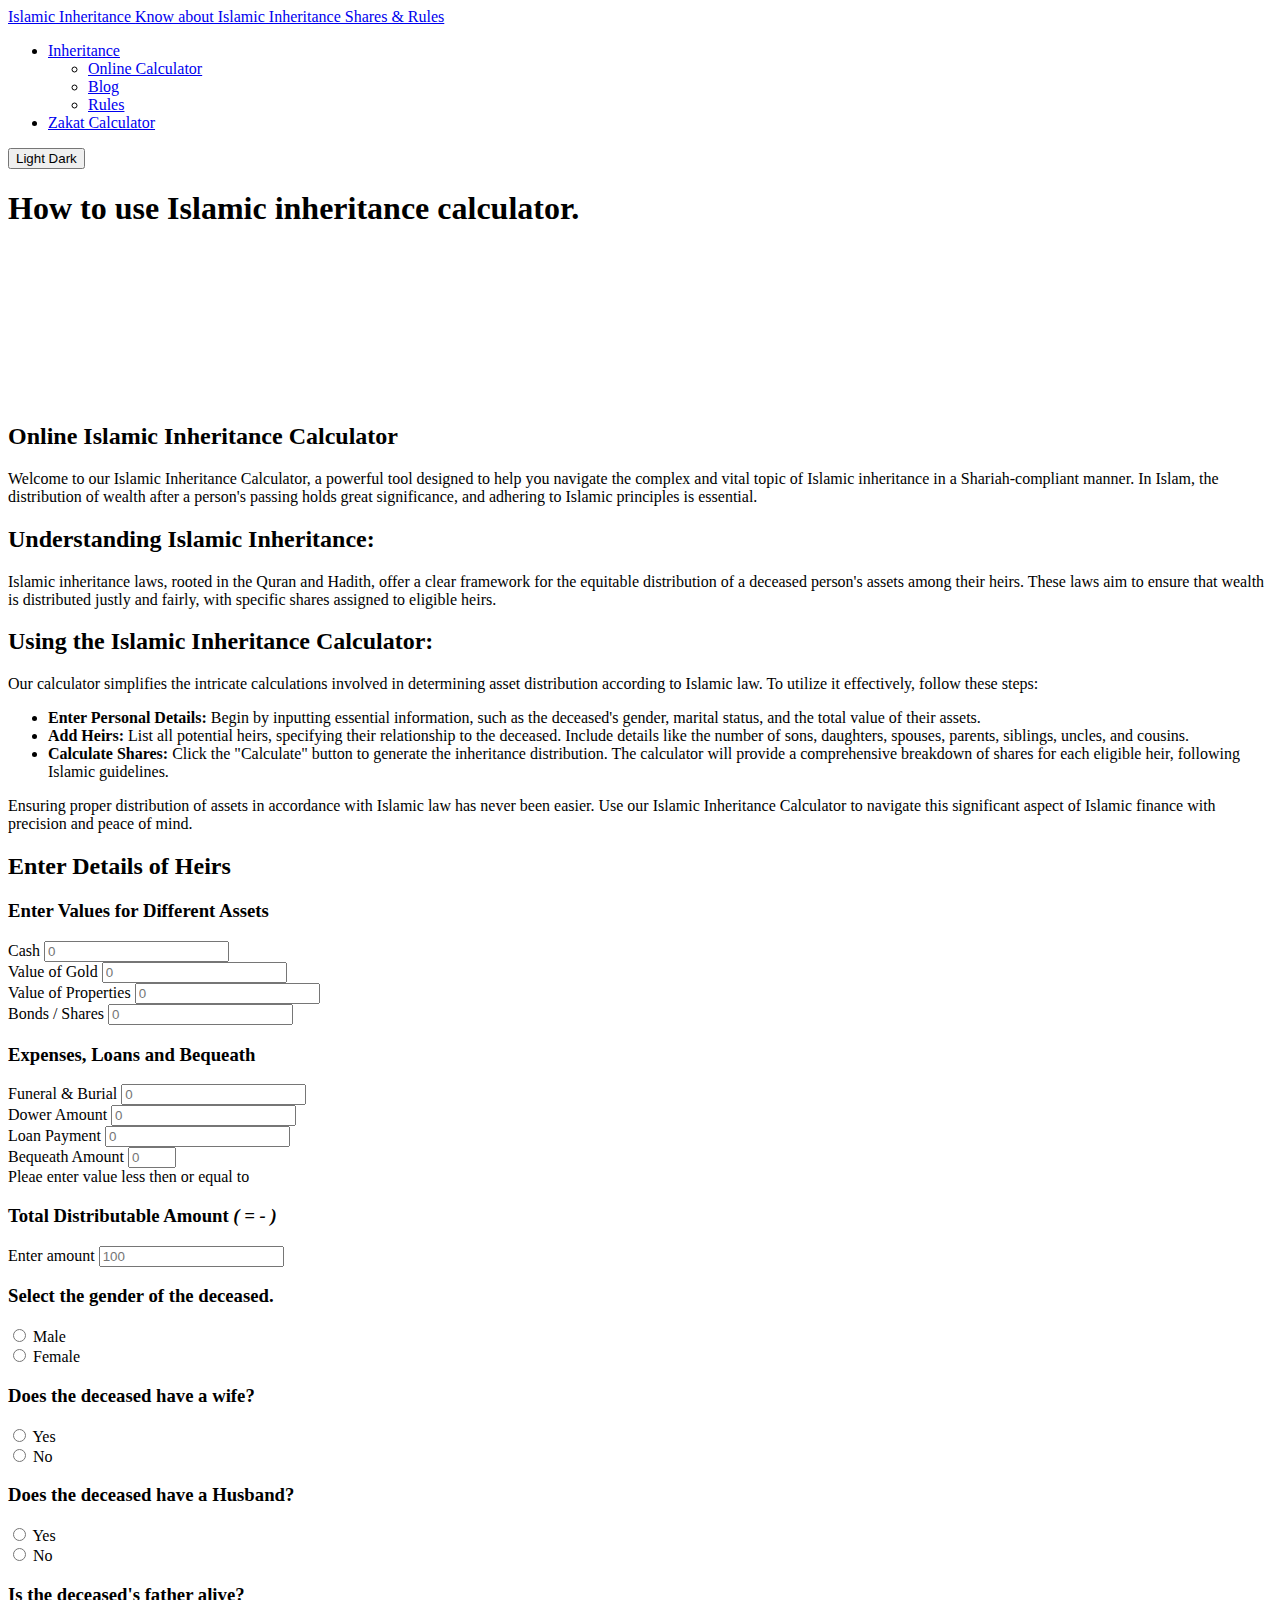
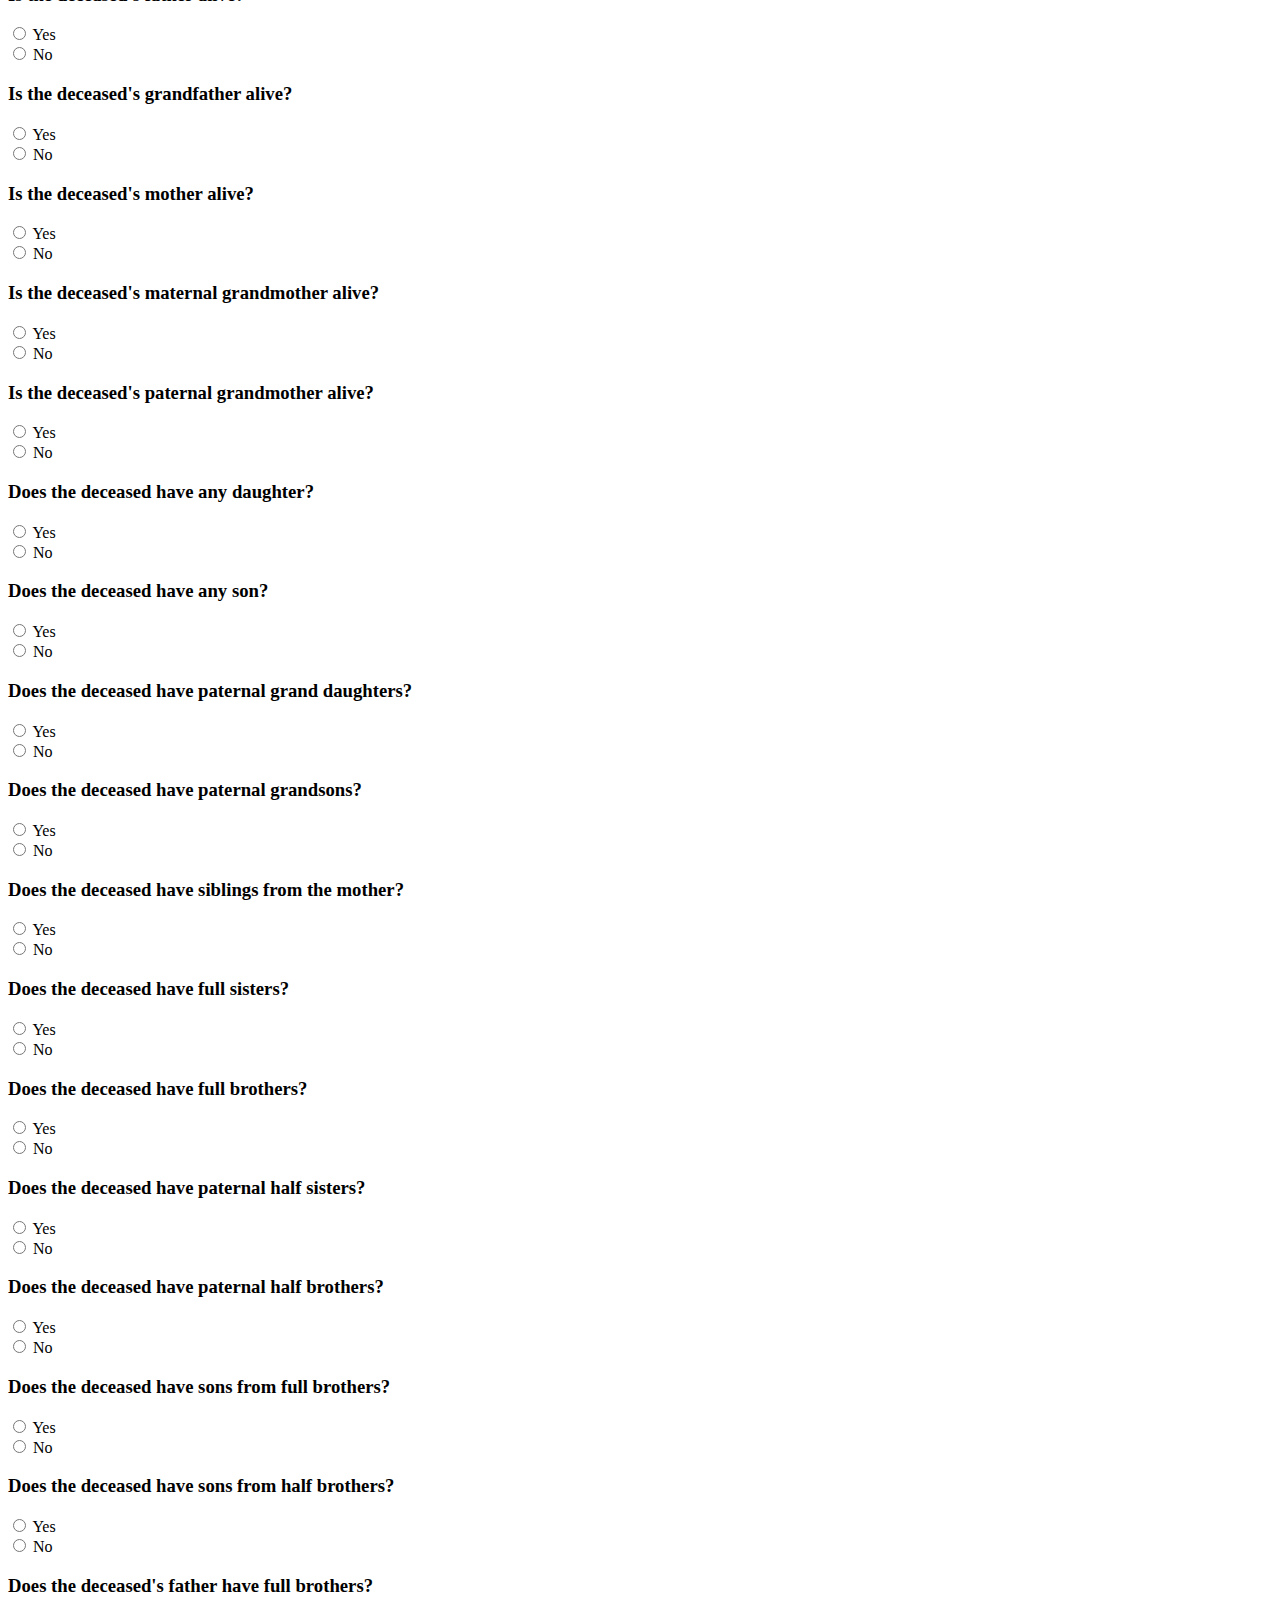
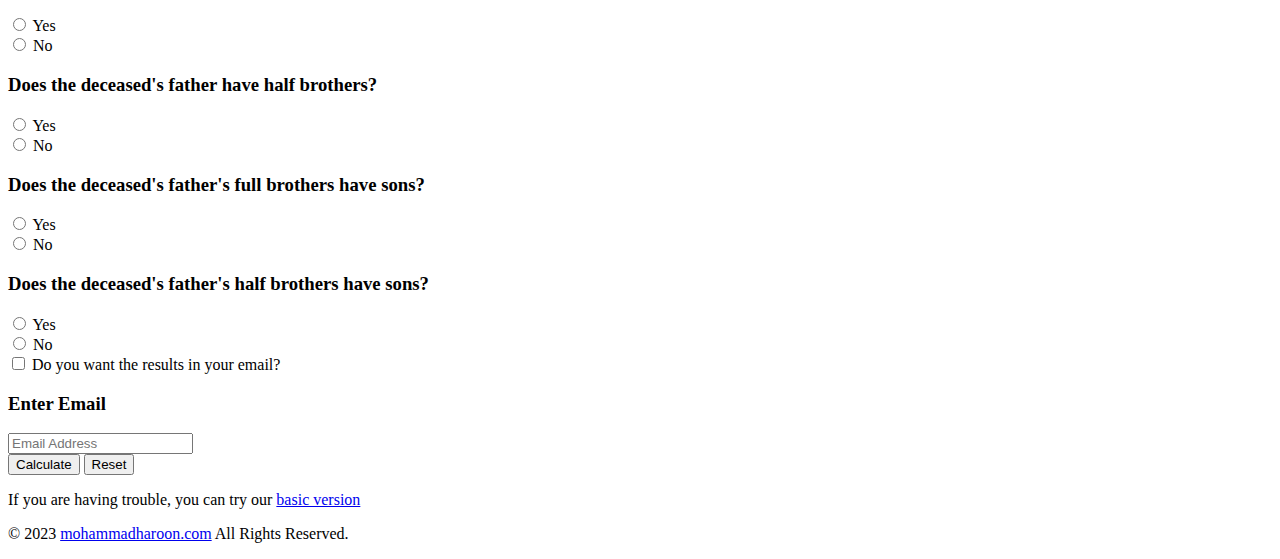
==== waris/index.html @ 088d8b19 "Add files via upload" ====
<!DOCTYPE html>
<html lang="en">
<head>

    <meta http-equiv="Content-Type" content="text/html; charset=utf-8" />
    <meta name="viewport" content="width=device-width, initial-scale=1"/>

    <title>Best Online islamic inheritance rules & Calculator</title>

    <meta name="description" content="Calculate the inheritance online by islamic inheritance rules and learn about islamic Myths, Facts Inheritance rules and islamic family wealth." />
    <meta name="keywords" content="islamic inheritance rules, islamic family wealth, online islamic inheritance calculator, inheritance calculator, inheritance rules," />

    <link rel="canonical" href="https://islamic-inheritance.mohammadharoon.com/en/online-inheritance-calculater/">
    <!-- Facebook Meta Tags -->
    <meta property="og:url" content="https://islamic-inheritance.mohammadharoon.com/en/online-inheritance-calculater/">
    <meta property="og:type" content="website">
    <meta property="og:title" content="Best Online islamic inheritance rules & Calculator">
    <meta property="og:description" content="Calculate the inheritance online by islamic inheritance rules and learn about islamic Myths, Facts Inheritance rules and islamic family wealth.">
    <meta property="og:image" content="https://islamic-inheritance.mohammadharoon.com/images/islamic-inheritance-calculator-english.png">

    <!-- Twitter Meta Tags -->
    <meta name="twitter:card" content="summary_large_image">
    <meta property="twitter:domain" content="islamic-inheritance.mohammadharoon.com">
    <meta property="twitter:url" content="https://islamic-inheritance.mohammadharoon.com/en/online-inheritance-calculater/">
    <meta name="twitter:title" content="Best Online islamic inheritance rules & Calculator">
    <meta name="twitter:description" content="Calculate the inheritance online by islamic inheritance rules and learn about islamic Myths, Facts Inheritance rules and islamic family wealth.">
    <meta name="twitter:image" content="https://islamic-inheritance.mohammadharoon.com/images/islamic-inheritance-calculator-english.png">
    
    <meta name="robots" content="max-image-preview:standard">

    <link type="text/css" rel="stylesheet" href="/css/inheritance.css">

    
    <!-- Touch Icons - iOS and Android 2.1+ 180x180 pixels in size. --> 
    <link rel="apple-touch-icon" sizes="76x76" href="/apple-touch-icon.png">
    <!-- Firefox, Chrome, Safari, IE 11+ and Opera. 192x192 pixels in size. -->
	<link rel="icon" type="image/png" sizes="32x32" href="/favicon-32x32.png">
	<!--<link rel="manifest" href="/site.webmanifest">
	<link rel="mask-icon" href="/safari-pinned-tab.svg" color="#5bbad5">-->
    
    <!-- Google Adsense -->
    <!--<script async src="https://pagead2.googlesyndication.com/pagead/js/adsbygoogle.js?client=ca-pub-9714425651402440" crossorigin="anonymous"></script>-->
    
</head>

<body class="">

<div class="container-fluid">

<div class="header-wrap">
    <div class="container">
        <header>
            <div class="logo">
                <a href="/">Islamic Inheritance <span>Know about Islamic Inheritance Shares & Rules</span></a>
            </div>
            <div class="header-right">
            	<ul>
                    <li class="menu-has-child">
                        <a href="#">Inheritance</a>
                        <ul class="sub-menu">
                            <li><a href="/en/online-inheritance-calculater/">Online Calculator</a></li>
                            <li><a href="/inheritance-blog/">Blog</a></li>
                            <li><a href="/inheritance-blog/islamic-inheritance-laws-rules/">Rules</a></li>
                        </ul>
                    </li>
                    <li><a href="/online-zakat-calculator/">Zakat Calculator</a></li>
                </ul>
	            <div class="theme-mode">
	                <button id="toggle-mode">Light Dark</button>
	            </div>            	
            </div>
        </header>
    </div>
</div>
<div class="main-wrap">
	<div class="container">
		<div class="content-block">
			<div class="left-block">
				<h1>How to use Islamic inheritance calculator.</h1>
				<div class="intro-video">
					<iframe src="https://www.youtube.com/embed/Mee1i3Up7Hs?si=ekiSZ2hEt2Ve2Zs1" title="YouTube video player" frameborder="0" allow="accelerometer; autoplay; clipboard-write; encrypted-media; gyroscope; picture-in-picture; web-share" allowfullscreen></iframe>
				</div>
				<h2>Online Islamic Inheritance Calculator</h2>
	        	<p>Welcome to our Islamic Inheritance Calculator, a powerful tool designed to help you navigate the complex and vital topic of Islamic inheritance in a Shariah-compliant manner. In Islam, the distribution of wealth after a person's passing holds great significance, and adhering to Islamic principles is essential.</p>
	        	<h2>Understanding Islamic Inheritance:</h2>
	        	<p>Islamic inheritance laws, rooted in the Quran and Hadith, offer a clear framework for the equitable distribution of a deceased person's assets among their heirs. These laws aim to ensure that wealth is distributed justly and fairly, with specific shares assigned to eligible heirs.</p>
	        	<h2>Using the Islamic Inheritance Calculator:</h2>
	        	<p>Our calculator simplifies the intricate calculations involved in determining asset distribution according to Islamic law. To utilize it effectively, follow these steps:</p>
	        	<ul>
	        		<li><strong>Enter Personal Details:</strong> Begin by inputting essential information, such as the deceased's gender, marital status, and the total value of their assets.</li>
	        		<li><strong>Add Heirs:</strong> List all potential heirs, specifying their relationship to the deceased. Include details like the number of sons, daughters, spouses, parents, siblings, uncles, and cousins.</li>
	        		<li><strong>Calculate Shares:</strong> Click the "Calculate" button to generate the inheritance distribution. The calculator will provide a comprehensive breakdown of shares for each eligible heir, following Islamic guidelines.</li>
	        	</ul>
	        	<p>Ensuring proper distribution of assets in accordance with Islamic law has never been easier. Use our Islamic Inheritance Calculator to navigate this significant aspect of Islamic finance with precision and peace of mind.</p>
			</div>
			<div class="right-block">
				<h2>Enter Details of Heirs</h2>
				<form class="left-sec" action="../calculated-islamic-inheritance/" method="post">
		        	<div class="field-box active">
	        			<h3>Enter Values for Different Assets</h3>
		        		<div class="amount-col total-cash">
			        		<div class="field-group amount-input">
			        			<label for="totalCash">Cash</label>
			                    <input type="number" min="0" name="totalCash" id="totalCash" placeholder="0">
			        		</div>
			        		<div class="field-group amount-input">
			        			<label for="totalGoldInAmount">Value of Gold</label>
			                    <input type="number" min="0" name="totalGoldInAmount" id="totalGoldInAmount" placeholder="0">
			        		</div>
			        		<div class="field-group amount-input">
			        			<label for="totalPropertyInAmount">Value of Properties</label>
			                    <input type="number" min="0" name="totalPropertyInAmount" id="totalPropertyInAmount" placeholder="0">
			        		</div>
			        		<div class="field-group amount-input">
			        			<label for="cashInBonds">Bonds / Shares</label>
			                    <input type="number" min="0" name="cashInBonds" id="cashInBonds" placeholder="0">
			        		</div>
		        		</div>
	        		</div>
		        	<div class="field-box active">
		        		<h3>Expenses, Loans and Bequeath</h3>
		        		<div class="amount-col expense-field">
			        		<div class="field-group expense-input amount-input">
			        			<label for="funeralBurial">Funeral & Burial</label>
			                    <input type="number" min="0" name="funeralBurial" id="funeralBurial" placeholder="0">
			        		</div>
			        		<div class="field-group expense-input amount-input">
			        			<label for="dowerAmount">Dower Amount</label>
			                    <input type="number" min="0" name="dowerAmount" id="dowerAmount" placeholder="0">
			        		</div>
			        		<div class="field-group expense-input amount-input">
			        			<label for="loanPayment">Loan Payment</label>
			                    <input type="number" min="0" name="loanPayment" id="loanPayment" placeholder="0">
			        		</div>
			        		<div class="field-group amount-input">
			        			<label for="bequeathAmount">Bequeath Amount</label>
			                    <input type="number" min="0" max="5" name="bequeathAmount" id="bequeathAmount" placeholder="0">
			                    <div class="warning-note">Pleae enter value less then or equal to <span class="bequeathVal"></span></div>
			        		</div>
		        		</div>
		        	</div>
		            <div class="field-box active amount-box">
		                <h3>Total Distributable Amount <em class="amountSec">( = <em class="totalAmount"></em> <em class="minus-sign">-</em> <em class="totalExpense"></em> )</em></h3>
		                <div class="field-group">
		                    <label for="totalamount">Enter amount</label>
		                    <!-- <input type="number" name="totalAmount" id="totalamount"> -->
		                    <input type="number" min="1" name="totalAmount" id="totalamount" required="required" placeholder="100" value="">
		                </div>
		            </div>
		            <div class="field-box active" id="genderField">
		                <h3>Select the gender of the deceased.</h3>
		                <div class="field-group">
		                    <input type="radio" name="gender" id="gendermale" value="male">
		                    <label for="gendermale">Male</label>
		                </div>
		                <div class="field-group">
		                    <input type="radio" name="gender" id="genderfemale" value="female">
		                    <label for="genderfemale">Female</label>
		                </div>
		            </div>
		            <div class="field-box" id="hasWife">
		                <h3>Does the deceased have a wife?</h3>
		                <div class="field-group">
		                    <input type="radio" name="deceased_wives" id="hasWifeYes" value="1">
		                    <label for="hasWifeYes">Yes</label>
		                </div>
		                <div class="field-group">
		                    <input type="radio" name="deceased_wives" id="hasWifeNo" value="0">
		                    <label for="hasWifeNo">No</label>
		                </div>
		                <div class="field-group num-field" id="totalwives" style="display:none">
		                    <label>Enter the number of wives</label>
		                    <div class="number-field">
							    <button type="button" class="sub">-</button>
							    <input type="number" name="wives" min="0" max="4" step="1">
							    <button type="button" class="addwives">+</button>
							</div>
		                </div>
		            </div>
		            <div class="field-box" id="hasHusband">
		                <h3>Does the deceased have a Husband?</h3>
		                <div class="field-group">
		                    <input type="radio" name="husband" id="hasHusbandYes" value="1">
		                    <label for="hasHusbandYes">Yes</label>
		                </div>
		                <div class="field-group">
		                    <input type="radio" name="husband" id="hasHusbandNo" value="0">
		                    <label for="hasHusbandNo">No</label>
		                </div>
		            </div>
		            <div class="field-box" id="fatherAlive">
		                <h3>Is the deceased's father alive?</h3>
		                <div class="field-group">
		                    <input type="radio" name="father" id="fatherAliveYes" value="1">
		                    <label for="fatherAliveYes">Yes</label>
		                </div>
		                <div class="field-group">
		                    <input type="radio" name="father" id="fatherAliveNo" value="0">
		                    <label for="fatherAliveNo">No</label>
		                </div>
		            </div>
		            <div class="field-box hasFather" id="grandfatherAlive">
		                <h3>Is the deceased's grandfather alive?</h3>
		                <div class="field-group">
		                    <input type="radio" name="grandFather" id="grandfatherAliveYes" value="1">
		                    <label for="grandfatherAliveYes">Yes</label>
		                </div>
		                <div class="field-group">
		                    <input type="radio" name="grandFather" id="grandfatherAliveNo" value="0">
		                    <label for="grandfatherAliveNo">No</label>
		                </div>
		            </div>
		            <div class="field-box" id="motherAlive">
		                <h3>Is the deceased's mother alive?</h3>
		                <div class="field-group">
		                    <input type="radio" name="mother" id="motherAliveYes" value="1">
		                    <label for="motherAliveYes">Yes</label>
		                </div>
		                <div class="field-group">
		                    <input type="radio" name="mother" id="motherAliveNo" value="0">
		                    <label for="motherAliveNo">No</label>
		                </div>
		            </div>
		            <div class="field-box" id="maternalGrandmother">
		                <h3>Is the deceased's maternal grandmother alive?</h3>
		                <div class="field-group">
		                    <input type="radio" name="maternalGrandMother" id="maternalGrandmotherYes" value="1">
		                    <label for="maternalGrandmotherYes">Yes</label>
		                </div>
		                <div class="field-group">
		                    <input type="radio" name="maternalGrandMother" id="maternalGrandmotherNo" value="0">
		                    <label for="maternalGrandmotherNo">No</label>
		                </div>
		            </div>
		            <div class="field-box hasFather" id="paternalGrandmother">
		                <h3>Is the deceased's paternal grandmother alive?</h3>
		                <div class="field-group">
		                    <input type="radio" name="paternalGrandMother" id="paternalGrandmotherYes" value="1">
		                    <label for="paternalGrandmotherYes">Yes</label>
		                </div>
		                <div class="field-group">
		                    <input type="radio" name="paternalGrandMother" id="paternalGrandmotherNo" value="0">
		                    <label for="paternalGrandmotherNo">No</label>
		                </div>
		            </div>
		            <div class="field-box" id="deceasedHaveDaughter">
		                <h3>Does the deceased have any daughter?</h3>
		                <div class="field-group">
		                    <input type="radio" name="deceased_have_daughter" id="deceasedHaveDaughterYes" value="1">
		                    <label for="deceasedHaveDaughterYes">Yes</label>
		                </div>
		                <div class="field-group">
		                    <input type="radio" name="deceased_have_daughter" id="deceasedHaveDaughterNo" value="0">
		                    <label for="deceasedHaveDaughterNo">No</label>
		                </div>
		                <div class="field-group num-field" id="totaldaughters" style="display:none">
		                    <label>Enter the number of daughters</label>
		                    <div class="number-field">
							    <button type="button" class="sub">-</button>
		                    	<input type="number" min="0" step="1" name="daughters">
							    <button type="button" class="add">+</button>
							</div>
		                </div>
		            </div>
		            <div class="field-box" id="deceasedHaveSon">
		                <h3>Does the deceased have any son?</h3>
		                <div class="field-group">
		                    <input type="radio" name="deceased_have_son" id="deceasedHaveSonYes" value="1">
		                    <label for="deceasedHaveSonYes">Yes</label>
		                </div>
		                <div class="field-group">
		                    <input type="radio" name="deceased_have_son" id="deceasedHaveSonNo" value="0">
		                    <label for="deceasedHaveSonNo">No</label>
		                </div>
		                <div class="field-group num-field" id="totalsons" style="display:none">
		                    <label>Enter the number of sons</label>
		                    <div class="number-field">
							    <button type="button" class="sub">-</button>
							    <input type="number" min="0" step="1" name="sons">
							    <button type="button" class="add">+</button>
							</div>
		                </div>
		            </div>
		            <div class="field-box hasSons" id="paternalGranddaughter">
		                <h3>Does the deceased have paternal grand daughters?</h3>
		                <div class="field-group">
		                    <input type="radio" name="paternal_granddaughter" id="paternalGranddaughterYes" value="1">
		                    <label for="paternalGranddaughterYes">Yes</label>
		                </div>
		                <div class="field-group">
		                    <input type="radio" name="paternal_granddaughter" id="paternalGranddaughterNo" value="0">
		                    <label for="paternalGranddaughterNo">No</label>
		                </div>
		                <div class="field-group num-field" id="totalgranddaughters" style="display:none">
		                    <label>Enter the number of grand daughters</label>
		                    <div class="number-field">
							    <button type="button" class="sub">-</button>
		                    	<input type="number" min="0" step="1" name="grandDaughters">
							    <button type="button" class="add">+</button>
							</div>
		                </div>
		            </div>
		            <div class="field-box hasSons" id="paternalGrandsons">
		                <h3>Does the deceased have paternal grandsons?</h3>
		                <div class="field-group">
		                    <input type="radio" name="paternalGrandsons" id="paternalGrandsonsYes" value="1">
		                    <label for="paternalGrandsonsYes">Yes</label>
		                </div>
		                <div class="field-group">
		                    <input type="radio" name="paternalGrandsons" id="paternalGrandsonsNo" value="0">
		                    <label for="paternalGrandsonsNo">No</label>
		                </div>
		                <div class="field-group num-field" id="totalGrandsons" style="display:none">
		                    <label>Enter the number of grandsons</label>
		                    <div class="number-field">
							    <button type="button" class="sub">-</button>
							    <input type="number" min="0" step="1" name="grandsons">
							    <button type="button" class="add">+</button>
							</div>
		                </div>
		            </div>
		            <div class="field-box hasFather hasSons hasPaternalGrandsons" id="siblingsfromMother">
		                <h3>Does the deceased have siblings from the mother?</h3>
		                <div class="field-group">
		                    <input type="radio" name="siblings_from_mother" id="siblingsfromMotherYes" value="1">
		                    <label for="siblingsfromMotherYes">Yes</label>
		                </div>
		                <div class="field-group">
		                    <input type="radio" name="siblings_from_mother" id="siblingsfromMotherNo" value="0">
		                    <label for="siblingsfromMotherNo">No</label>
		                </div>
		                <div class="field-group num-field" id="totalsiblingsfromMother" style="display:none">
		                    <label>Enter the number of siblings from the mother</label>
		                    <div class="number-field">
							    <button type="button" class="sub">-</button>
		                    	<input type="number" min="0" step="1" name="total_siblings_from_mother">
							    <button type="button" class="add">+</button>
							</div>
		                </div>
		            </div>      
		            <div class="field-box hasFather hasSons hasPaternalGrandsons" id="fullsister">
		                <h3>Does the deceased have full sisters?</h3>
		                <div class="field-group">
		                    <input type="radio" name="full_sister" id="fullsisterYes" value="1">
		                    <label for="fullsisterYes">Yes</label>
		                </div>
		                <div class="field-group">
		                    <input type="radio" name="full_sister" id="fullsisterNo" value="0">
		                    <label for="fullsisterNo">No</label>
		                </div>
		                <div class="field-group num-field" id="totalfullsister" style="display:none">
		                    <label>Enter the number of full sisters</label>
		                    <div class="number-field">
							    <button type="button" class="sub">-</button>
		                    	<input type="number" min="0" step="1" name="sisters">
							    <button type="button" class="add">+</button>
							</div>
		                </div>
		            </div>
		            <div class="field-box hasFather hasSons hasPaternalGrandsons" id="fullbrother">
		                <h3>Does the deceased have full brothers?</h3>
		                <div class="field-group">
		                    <input type="radio" name="full_brother" id="fullbrotherYes" value="1">
		                    <label for="fullbrotherYes">Yes</label>
		                </div>
		                <div class="field-group">
		                    <input type="radio" name="full_brother" id="fullbrotherNo" value="0">
		                    <label for="fullbrotherNo">No</label>
		                </div>
		                <div class="field-group num-field" id="totalfullbrother" style="display:none">
		                    <label>Enter the number of full brothers</label>
		                    <div class="number-field">
							    <button type="button" class="sub">-</button>
		                    	<input type="number" min="0" step="1" name="brothers">
							    <button type="button" class="add">+</button>
							</div>
		                </div>
		            </div>
		            <div class="field-box hasFather hasSons hasPaternalGrandsons hasBrothers" id="paternalHalfsisters">
		                <h3>Does the deceased have paternal half sisters?</h3>
		                <div class="field-group">
		                    <input type="radio" name="paternal_half_sisters" id="paternalHalfsistersYes" value="1">
		                    <label for="paternalHalfsistersYes">Yes</label>
		                </div>
		                <div class="field-group">
		                    <input type="radio" name="paternal_half_sisters" id="paternalHalfsistersNo" value="0">
		                    <label for="paternalHalfsistersNo">No</label>
		                </div>
		                <div class="field-group" id="totalpaternalHalfsisters" style="display:none">
		                    <label>Enter the number of paternal half sisters</label>
		                    <div class="number-field">
							    <button type="button" class="sub">-</button>
		                    	<input type="number" min="0" step="1" name="sistersPaternal">
							    <button type="button" class="add">+</button>
							</div>
		                </div>
		            </div>
		            <div class="field-box hasFather hasSons hasPaternalGrandsons hasBrothers" id="paternalHalfBrothers">
		                <h3>Does the deceased have paternal half brothers?</h3>
		                <div class="field-group">
		                    <input type="radio" name="paternal_half_brothers" id="paternalHalfBrothersYes" value="1">
		                    <label for="paternalHalfBrothersYes">Yes</label>
		                </div>
		                <div class="field-group">
		                    <input type="radio" name="paternal_half_brothers" id="paternalHalfBrothersNo" value="0">
		                    <label for="paternalHalfBrothersNo">No</label>
		                </div>
		                <div class="field-group" id="totalpaternalHalfBrothers" style="display:none">
		                    <label>Enter the number of paternal half brothers</label>
		                    <div class="number-field">
							    <button type="button" class="sub">-</button>
		                    	<input type="number" min="0" step="1" name="brothersPaternal">
							    <button type="button" class="add">+</button>
							</div>
		                </div>
		            </div>
		            
		            <div class="field-box hasFather hasGrandFather hasSons hasPaternalGrandsons hasBrothers haspaternalHalfBrothers" id="sonsfromFullBrother">
		                <h3>Does the deceased have sons from full brothers?</h3>
		                <div class="field-group">
		                    <input type="radio" name="sons_from_full_brother" id="sonsfromFullBrotherYes" value="1">
		                    <label for="sonsfromFullBrotherYes">Yes</label>
		                </div>
		                <div class="field-group">
		                    <input type="radio" name="sons_from_full_brother" id="sonsfromFullBrotherNo" value="0">
		                    <label for="sonsfromFullBrotherNo">No</label>
		                </div>
		                <div class="field-group" id="totalsonsfromFullBrother" style="display:none">
		                    <label>Enter the number of sons from full brothers</label>
		                    <div class="number-field">
							    <button type="button" class="sub">-</button>						    
		                    	<input type="number" min="0" step="1" name="sonsFromBrothers">
							    <button type="button" class="add">+</button>
							</div>
		                </div>
		            </div>
		            <div class="field-box hasFather hasGrandFather hasSons hasPaternalGrandsons hasBrothers haspaternalHalfBrothers" id="sonsfromHalfBrother">
		                <h3>Does the deceased have sons from half brothers?</h3>
		                <div class="field-group">
		                    <input type="radio" name="sons_from_half_brother" id="sonsfromHalfBrotherYes" value="1">
		                    <label for="sonsfromHalfBrotherYes">Yes</label>
		                </div>
		                <div class="field-group">
		                    <input type="radio" name="sons_from_half_brother" id="sonsfromHalfBrotherNo" value="0">
		                    <label for="sonsfromHalfBrotherNo">No</label>
		                </div>
		                <div class="field-group" id="totalsonsfromHalfBrother" style="display:none">
		                    <label>Enter the number of sons from half brothers</label>
		                    <div class="number-field">
							    <button type="button" class="sub">-</button>
		                    	<input type="number" min="0" step="1" name="sonsFromHalfBrothers">
							    <button type="button" class="add">+</button>
							</div>
		                </div>
		            </div>
		            <div class="field-box hasFather hasGrandFather hasSons hasPaternalGrandsons hasBrothers haspaternalHalfBrothers" id="fatherFullBrother">
		                <h3>Does the deceased's father have full brothers?</h3>
		                <div class="field-group">
		                    <input type="radio" name="father_full_brother" id="fatherFullBrotherYes" value="1">
		                    <label for="fatherFullBrotherYes">Yes</label>
		                </div>
		                <div class="field-group">
		                    <input type="radio" name="father_full_brother" id="fatherFullBrotherNo" value="0">
		                    <label for="fatherFullBrotherNo">No</label>
		                </div>
		                <div class="field-group" id="totalfatherFullBrother" style="display:none">
		                    <label>Enter the number of full brothers from father.</label>
		                    <div class="number-field">
							    <button type="button" class="sub">-</button>
		                    	<input type="number" min="0" step="1" name="brothersFromFather">
							    <button type="button" class="add">+</button>
							</div>
		                </div>
		            </div>
		            <div class="field-box hasFather hasGrandFather hasSons hasPaternalGrandsons hasBrothers haspaternalHalfBrothers" id="fatherHalfBrother">
		                <h3>Does the deceased's father have half brothers?</h3>
		                <div class="field-group">
		                    <input type="radio" name="father_half_brother" id="fatherHalfBrotherYes" value="1">
		                    <label for="fatherHalfBrotherYes">Yes</label>
		                </div>
		                <div class="field-group">
		                    <input type="radio" name="father_half_brother" id="fatherHalfBrotherNo" value="0">
		                    <label for="fatherHalfBrotherNo">No</label>
		                </div>
		                <div class="field-group" id="totalfatherHalfBrother" style="display:none">
		                    <label>Enter the number of half brothers from father.</label>
		                    <div class="number-field">
							    <button type="button" class="sub">-</button>
		                    	<input type="number" min="0" step="1" name="halfBrothersFromFather">
							    <button type="button" class="add">+</button>
							</div>
		                </div>
		            </div>
		            <div class="field-box hasFather hasGrandFather hasSons hasPaternalGrandsons hasBrothers haspaternalHalfBrothers" id="fatherFullBrotherHaveSon">
		                <h3>Does the deceased's father's full brothers have sons?</h3>
		                <div class="field-group">
		                    <input type="radio" name="father_full_brother_son" id="fatherFullBrotherHaveSonYes" value="1">
		                    <label for="fatherFullBrotherHaveSonYes">Yes</label>
		                </div>
		                <div class="field-group">
		                    <input type="radio" name="father_full_brother_son" id="fatherFullBrotherHaveSonNo" value="0">
		                    <label for="fatherFullBrotherHaveSonNo">No</label>
		                </div>
		                <div class="field-group" id="totalfatherFullBrotherHaveSon" style="display:none">
		                    <label>Enter the number of sons from father's full brothers.</label>
		                    <div class="number-field">
							    <button type="button" class="sub">-</button>
		                    	<input type="number" min="0" step="1" name="sonsFromFatherBrothers">
							    <button type="button" class="add">+</button>
							</div>
		                </div>
		            </div>
		            <div class="field-box hasFather hasGrandFather hasSons hasPaternalGrandsons hasBrothers haspaternalHalfBrothers" id="fatherHalfBrotherHaveSon">
		                <h3>Does the deceased's father's half brothers have sons?</h3>
		                <div class="field-group">
		                    <input type="radio" name="father_half_brother_son" id="fatherHalfBrotherHaveSonYes" value="1">
		                    <label for="fatherHalfBrotherHaveSonYes">Yes</label>
		                </div>
		                <div class="field-group">
		                    <input type="radio" name="father_half_brother_son" id="fatherHalfBrotherHaveSonNo" value="0">
		                    <label for="fatherHalfBrotherHaveSonNo">No</label>
		                </div>
		                <div class="field-group" id="totalfatherHalfBrotherHaveSon" style="display:none">
		                    <label>Enter the number of sons from father's half brothers.</label>
		                    <div class="number-field">
							    <button type="button" class="sub">-</button>
		                    	<input type="number" min="0" step="1" name="sonsFromFatherHalfBrothers">
							    <button type="button" class="add">+</button>
							</div>
		                </div>
		            </div>
		            <div class="checkbox-field">
		            	<input type="checkbox" id="sendMail" name="send_mail">
		            	<label for="sendMail">Do you want the results in your email?</label>
		            </div>
		            <div class="field-box email-group">
		            	<h3>Enter Email</h3>
		            	<div class="field-group">
		                    <input type="text" name="user_email" placeholder="Email Address">
		                </div>
		            </div>
		            <div class="field-group actions-buttons">
		                <input type="submit" id="calculate" value="Calculate">
		                <input type="reset" id="reset" value="Reset">
		            </div>
		            <p class="simplest-text">
		            	If you are having trouble, you can try our <a href="/en/online-inheritance-calculater/miras.php">basic version</a></p>
		    	</form>
			</div>
		</div>
	</div>
</div>
	
<div class="footer-wrap">
	    <div class="container">
	        <footer>
	            <p>&copy; 2023 <a href="https://mohammadharoon.com/">mohammadharoon.com</a> All Rights Reserved. </p>
	        </footer>
	    </div>
	</div>
</div>

<!-- Google tag (gtag.js) -->
<script async src="https://www.googletagmanager.com/gtag/js?id=G-6TNF6RQZC9"></script>
<script>
  window.dataLayer = window.dataLayer || [];
  function gtag(){dataLayer.push(arguments);}
  gtag('js', new Date());

  gtag('config', 'G-6TNF6RQZC9');
</script>

<script type="text/javascript" src="/js/jquery.js"></script>
<script type="text/javascript" src="/js/scripts.js"></script>

</body>
</html>
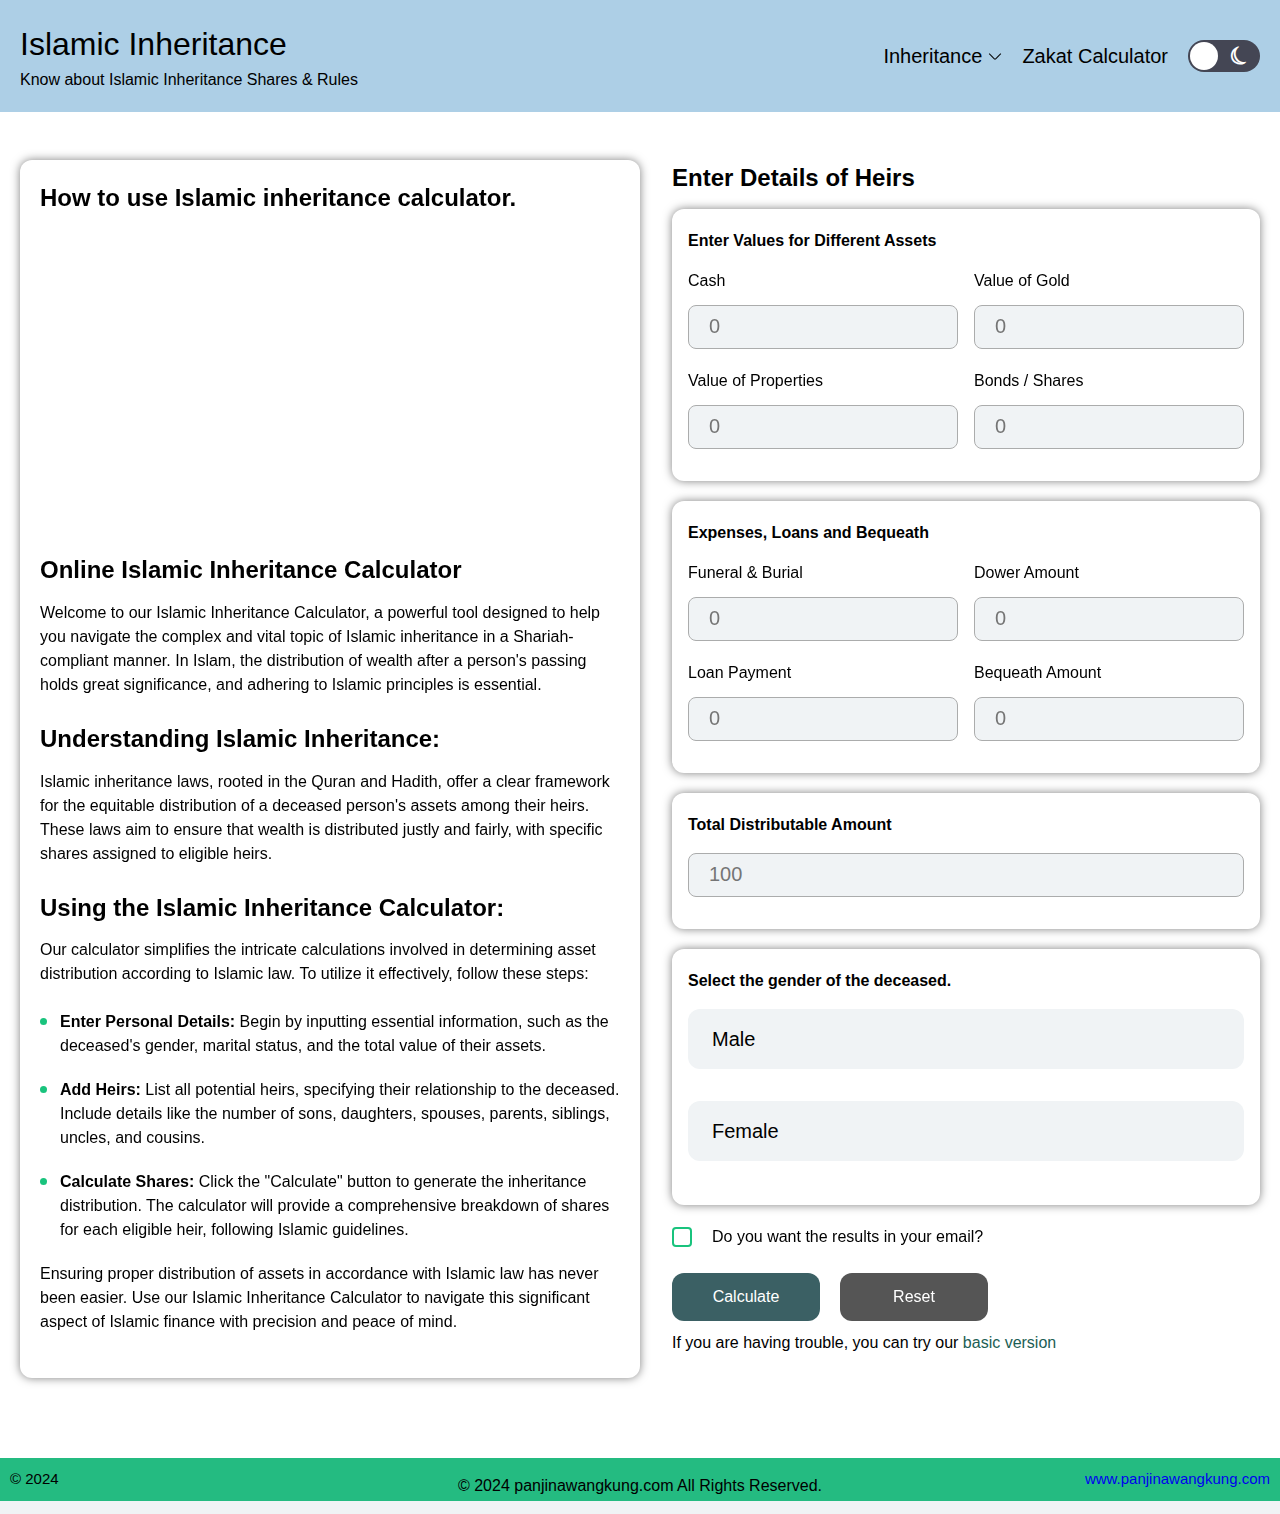
==== commit 3a44636b: "Update index.html" ====
--- a/waris/index.html
+++ b/waris/index.html
@@ -28,7 +28,7 @@
     
     <meta name="robots" content="max-image-preview:standard">
 
-    <link type="text/css" rel="stylesheet" href="/css/inheritance.css">
+    <link type="text/css" rel="stylesheet" href="/index.css">
 
     
     <!-- Touch Icons - iOS and Android 2.1+ 180x180 pixels in size. --> 
@@ -554,24 +554,16 @@
 <div class="footer-wrap">
 	    <div class="container">
 	        <footer>
-	            <p>&copy; 2023 <a href="https://mohammadharoon.com/">mohammadharoon.com</a> All Rights Reserved. </p>
+	            <p>&copy; 2024 <a href="https://www.panjinawangkung.com/waris/">panjinawangkung.com</a> All Rights Reserved. </p>
 	        </footer>
 	    </div>
 	</div>
 </div>
 
-<!-- Google tag (gtag.js) -->
-<script async src="https://www.googletagmanager.com/gtag/js?id=G-6TNF6RQZC9"></script>
-<script>
-  window.dataLayer = window.dataLayer || [];
-  function gtag(){dataLayer.push(arguments);}
-  gtag('js', new Date());
-
-  gtag('config', 'G-6TNF6RQZC9');
-</script>
-
-<script type="text/javascript" src="/js/jquery.js"></script>
-<script type="text/javascript" src="/js/scripts.js"></script>
+
+
+<script type="text/javascript" src="/jquery.js"></script>
+<script type="text/javascript" src="/scripts.js"></script>
 
 </body>
-</html>+</html>
--- a/index.css
+++ b/index.css
@@ -0,0 +1,1711 @@
+.intro-video,
+li {
+    position: relative
+}
+
+.field-box em,
+blockquote cite {
+    font-style: normal
+}
+
+.field-box,
+.left-block {
+    box-shadow: 0 0 10px 0 rgba(0, 0, 0, .5)
+}
+
+#toggle-mode,
+td,
+th {
+    padding: .75rem
+}
+
+.currency-tab a,
+a {
+    text-decoration: none
+}
+
+.lang-fields .urdu-lang a,
+.rtl,
+.rtl .field-box h3 span,
+.rtl .field-box label span,
+.rtl .left-block,
+.rtl .shares-result,
+.rtl .shares-result .back-to-home,
+.rtl .shares-result .theme-btn,
+.rtl .shares-result p,
+.rtl .shares-result table,
+.rtl .shares-result td,
+.rtl .shares-result th {
+    font-family: 'Noto Nastaliq Urdu', serif
+}
+
+blockquote,
+body,
+dd,
+div,
+dl,
+dt,
+em,
+fieldset,
+form,
+h1,
+h2,
+h3,
+h4,
+h5,
+h6,
+html,
+img,
+label,
+legend,
+li,
+ol,
+p,
+q,
+small,
+span,
+strong,
+ul {
+    border: 0;
+    outline: 0;
+    margin: 0;
+    padding: 0;
+    font-size: 100%;
+    vertical-align: baseline;
+    background: 0 0
+}
+
+blockquote,
+h3,
+p {
+    margin-bottom: 1.5rem
+}
+
+label,
+li {
+    margin-bottom: 1.25rem
+}
+
+.logo a,
+h1 {
+    font-size: 2rem
+}
+
+ol,
+ul {
+    list-style: none
+}
+
+:focus {
+    outline: 0
+}
+
+input,
+textarea {
+    margin: 0;
+    outline: 0
+}
+
+textarea {
+    overflow: auto;
+    resize: none
+}
+
+table {
+    border-collapse: collapse;
+    border-spacing: 0
+}
+
+.field-group.error .warning-note,
+.sm-view .field-box,
+article,
+aside,
+details,
+figcaption,
+figure,
+footer,
+header,
+nav,
+section {
+    display: block
+}
+
+*,
+::after,
+::before {
+    -webkit-box-sizing: border-box;
+    -moz-box-sizing: border-box;
+    box-sizing: border-box;
+    outline: 0
+}
+
+body,
+html {
+    height: 100%
+}
+
+body {
+    line-height: 1.5;
+    box-shadow: none;
+    font-family: Arial, sans-serif
+}
+
+.container-fluid {
+    min-height: 100%;
+    margin-bottom: -56px
+}
+
+img {
+    height: auto;
+    max-width: 100%
+}
+
+h1 {
+    margin-bottom: 1.75rem
+}
+
+h2 {
+    font-size: 1.5rem;
+    margin-bottom: .8rem
+}
+
+h3 {
+    font-size: 1.25rem
+}
+
+blockquote {
+    color: #000;
+    padding: 20px 25px;
+    background: #f0f3f5;
+    border-left: 10px solid #19c37d
+}
+
+.sidebar li:last-child,
+.sub-menu li:last-child,
+blockquote p {
+    margin-bottom: 0
+}
+
+blockquote cite {
+    color: #19c37d
+}
+
+li {
+    padding-left: 20px
+}
+
+li::before {
+    content: '';
+    width: 7px;
+    height: 7px;
+    position: absolute;
+    top: 8px;
+    left: 0;
+    border-radius: 7px;
+    background: #19c37d
+}
+
+label {
+    font-size: 1rem
+}
+
+.container {
+    margin: 0 auto;
+    padding: 0 1.25rem;
+    max-width: 100rem
+}
+
+.header-wrap {
+    padding: 1.25rem 0;
+    background: #adcfe6;
+}
+
+header {
+    display: flex;
+    align-items: center;
+    justify-content: space-between
+}
+
+.email-form .form-field,
+.header-right {
+    display: flex;
+    align-items: center
+}
+
+.header-right ul {
+    padding: 0;
+    display: flex
+}
+
+.header-right li {
+    padding-left: 0;
+    margin: 0 20px 0 0
+}
+
+#js-logic,
+.accordion-title-img,
+.currency-tab::before,
+.field-box .amountSec,
+.field-box .minus-sign,
+.header-right li::before,
+.number-field button.sub::after,
+.sm-view,
+.social-links li::before {
+    display: none
+}
+
+.header-right li a {
+    color: #000;
+    font-size: 20px
+}
+
+.header-right li a:hover {
+    color: #19c37d !important
+}
+
+.logo a {
+    color: #000;
+    display: inline-block
+}
+
+.logo span {
+    display: block;
+    font-size: 1rem
+}
+
+.theme-mode {
+    display: flex
+}
+
+.theme-mode span {
+    margin-left: .75rem
+}
+
+.lang-fields {
+    width: 25rem;
+    float: right;
+    margin: 0 0 0 2rem
+}
+
+.lang-fields .field-box {
+    display: block;
+    margin-bottom: .5rem;
+    padding-bottom: .25rem
+}
+
+.lang-buttons a,
+.main-page .field-group a {
+    justify-content: center
+}
+
+.home-page .left-block {
+    position: static
+}
+
+.intro-video {
+    padding-bottom: 50%;
+    margin-bottom: 30px
+}
+
+.intro-video iframe {
+    position: absolute;
+    top: 0;
+    left: 0;
+    width: 100%;
+    height: 100%
+}
+
+.home-page .right-block {
+    position: sticky;
+    top: 30px
+}
+
+.lang-modal-overlay {
+    position: fixed;
+    top: 0;
+    left: 0;
+    right: 0;
+    bottom: 0;
+    z-index: 99;
+    background: #444654
+}
+
+.lang-modal {
+    position: absolute;
+    top: 50%;
+    left: 50%;
+    width: 100%;
+    max-width: 800px;
+    border-radius: 10px;
+    background: #343541;
+    padding: 50px 50px 30px;
+    transform: translate(-50%, -50%)
+}
+
+.lang-buttons {
+    display: flex;
+    flex-wrap: wrap;
+    align-items: center;
+    justify-content: space-between
+}
+
+.lang-buttons a {
+    width: 100%;
+    max-width: 48%;
+    margin-bottom: 20px
+}
+
+.main-wrap {
+    padding: 3rem 0 5rem
+}
+
+.content-block {
+    display: flex;
+    position: relative;
+    align-items: flex-start
+}
+
+.left-block {
+    top: 30px;
+    flex: 0 0 50%;
+    position: sticky;
+    padding: 2rem;
+    border-radius: .75rem;
+    margin-right: 3rem
+}
+
+#toggle-mode,
+.checkbox-field,
+.checkbox-field label,
+.field-group,
+.menu-has-child,
+.number-field,
+.number-field button {
+    position: relative
+}
+
+.right-block {
+    flex: 1
+}
+
+.field-group {
+    overflow: hidden;
+    margin-bottom: 1.25rem
+}
+
+.checkbox-field input[type=checkbox],
+.field-group input[type=radio] {
+    position: absolute;
+    top: 0;
+    left: 0;
+    -webkit-appearance: none;
+    appearance: none;
+    opacity: 0
+}
+
+.email-group input,
+.field-group input[type=radio]+label,
+.lang-buttons a,
+.main-page .field-group a {
+    background: #f0f3f5;
+    padding: .75rem 1.5rem;
+    min-height: 3.75rem;
+    display: flex;
+    cursor: pointer;
+    font-size: 1.25rem;
+    align-items: center;
+    border-radius: .75rem;
+    color: #000
+}
+
+.field-group input[type=radio]+label:hover,
+.field-group input[type=radio]:checked+label,
+.lang-buttons a:hover,
+.main-page .field-group a:hover {
+    background: #87bba2
+}
+
+.email-group input {
+    width: 100%;
+    border: none;
+    cursor: auto
+}
+
+.field-group label {
+    width: 100%;
+    display: none;
+    font-size: 1rem;
+    margin-bottom: .75rem
+}
+
+.accordion-field input[type=number],
+.field-group input[type=number] {
+    width: 100%;
+    height: 2.75rem;
+    color: #000;
+    font-size: 1.25rem;
+    padding: .75rem 1.25rem;
+    border-radius: 8px;
+    background: #f0f3f5;
+    border: 1px solid #abacac;
+    font-family: Arial, sans-serif !important
+}
+
+.checkbox-field {
+    overflow: hidden;
+    margin-bottom: 1.5rem
+}
+
+.checkbox-field label {
+    cursor: pointer;
+    padding: .25rem 0 .25rem 2.5rem
+}
+
+.checkbox-field label::before {
+    content: '';
+    display: block;
+    width: 1.25rem;
+    height: 1.25rem;
+    position: absolute;
+    top: 3px;
+    left: 0;
+    border-radius: 4px;
+    border: 2px solid #19c37d
+}
+
+/* .dark-theme .currency-tab.active a, .dark-theme .currency-tab:hover a, */
+.dark-theme .currency-dropdown__title {
+    color: white;
+    background-image: url('../images/light-dropdown-icon.png');
+}
+
+.dark-theme .currency-dropdown__list.currency-tabs {
+    background: #444654;
+}
+
+.checkbox-field input[type=checkbox]:checked+label::before,
+.dark-theme .actions-buttons input,
+.dark-theme .back-to-home,
+.dark-theme .number-field button,
+.dark-theme .theme-btn {
+    background: #19c37d
+}
+
+.actions-buttons {
+    display: flex;
+    margin-bottom: 0
+}
+
+.actions-buttons input,
+.back-to-home,
+.theme-btn {
+    color: #fff;
+    width: 9.25rem;
+    height: 3rem;
+    font-size: 1rem;
+    border: none;
+    cursor: pointer;
+    border-radius: .75rem;
+    background: #3b6064;
+    margin-right: 1.25rem;
+    display: inline-flex;
+    text-decoration: none;
+    align-items: center;
+    justify-content: center
+}
+
+.back-to-home,
+.theme-btn {
+    width: auto;
+    margin-right: 0;
+    padding: 0 1.25rem
+}
+
+.actions-buttons input:hover,
+.back-to-home:hover,
+.theme-btn:hover {
+    background: #364958
+}
+
+.actions-buttons input#reset {
+    background: #555
+}
+
+.actions-buttons input.disable {
+    pointer-events: none
+}
+
+.field-box {
+    display: none;
+    border-radius: .75rem;
+    margin-bottom: 1.75rem;
+    padding: 1.75rem 1.5rem .75rem
+}
+
+.field-box h3 span,
+.field-box label span {
+    display: block;
+    text-align: right
+}
+
+.field-box.active,
+.field-box.email-group.active,
+.field-box.mother-box.active,
+.zakat-main .field-box {
+    display: block !important
+}
+
+.shares-result table {
+    width: 100%;
+    margin-bottom: 3.25rem;
+    border-collapse: collapse
+}
+
+.table-heading {
+    font-weight: 700
+}
+
+.shares-result td,
+.shares-result th {
+    color: #000 !important;
+    padding: 1rem 1.5rem;
+    border: 1px solid #ddd
+}
+
+.amount-col {
+    display: flex;
+    margin: 0 -.5rem;
+    flex-wrap: wrap;
+    justify-content: space-between
+}
+
+.amount-col .field-group {
+    width: 100%;
+    padding: 0 .5rem;
+    max-width: 25%;
+    position: relative
+}
+
+.amount-col label {
+    font-size: 1rem;
+    display: block
+}
+
+.number-field {
+    display: flex;
+    padding-top: .5rem;
+    align-items: center
+}
+
+.number-field button {
+    width: 100%;
+    height: 1.75rem;
+    max-width: 1.75rem;
+    border: none;
+    font-size: 0;
+    cursor: pointer;
+    margin-left: 1.75rem;
+    border-radius: 1.75rem;
+    background: #3b6064
+}
+
+.number-field button::after,
+.number-field button::before {
+    content: '';
+    display: block;
+    width: 1rem;
+    height: 2px;
+    position: absolute;
+    top: 50%;
+    left: 50%;
+    background: #fff;
+    transform: translate(-50%, -50%)
+}
+
+.number-field button::after {
+    width: 2px;
+    height: 1rem
+}
+
+.number-field button.sub,
+.rtl .number-field button {
+    margin: 0 1.75rem 0 0
+}
+
+.number-field input {
+    margin: 0
+}
+
+.field-box.hide {
+    display: none !important
+}
+
+.main-banner {
+    background: #f0f3f5;
+    padding: 3.75rem 0 2.5rem;
+    margin-bottom: 4.25rem
+}
+
+.menu-has-child,
+.rtl .header-right li.menu-has-child {
+    padding-right: 20px
+}
+
+#toggle-mode {
+    background: #444654;
+    width: 4.5rem;
+    height: 2rem;
+    border: none;
+    font-size: 0;
+    cursor: pointer;
+    border-radius: 1.25rem;
+    display: flex;
+    align-items: center
+}
+
+#toggle-mode span {
+    display: inline-block;
+    padding: 0;
+    border: 1px solid
+}
+
+#toggle-mode::after,
+#toggle-mode::before {
+    width: 1.75rem;
+    height: 1.75rem;
+    border-radius: 1.75rem;
+    position: absolute;
+    transition: .3s ease-in-out;
+    top: 50%
+}
+
+#toggle-mode::after {
+    content: "";
+    background: #fff;
+    left: 2px;
+    transform: translate(0, -50%)
+}
+
+#toggle-mode::before {
+    content: "\263E";
+    font-size: 24px;
+    font-weight: 900;
+    display: flex;
+    align-items: center;
+    justify-content: center;
+    background: 0 0;
+    color: #fff;
+    right: 5px;
+    transform: translate(0, -50%) rotate(-25deg)
+}
+
+.menu-has-child:hover .sub-menu {
+    opacity: 1;
+    visibility: visible
+}
+
+.header-right li.menu-has-child::after,
+.header-right li.menu-has-child::before {
+    content: '';
+    display: block;
+    position: absolute;
+    right: 6px;
+    top: 50%;
+    transform: rotate(45deg);
+    background: #000;
+    width: 8px;
+    height: 1px;
+    left: auto;
+    border-radius: 0
+}
+
+.header-right li.menu-has-child::after {
+    transform: rotate(-45deg);
+    right: 0
+}
+
+.header-right .sub-menu,
+.sub-menu {
+    display: block;
+    background: #fff;
+    position: absolute;
+    min-width: 180px;
+    padding: 10px;
+    left: 0;
+    transition: .3s;
+    z-index: 555;
+    border-radius: 5px;
+    box-shadow: 0 0 5px 0 rgba(0, 0, 0, .2)
+}
+
+.sidebar,
+.zakat-right {
+    position: sticky;
+    top: 30px;
+    width: 100%
+}
+
+.sub-menu {
+    opacity: 0;
+    visibility: hidden
+}
+
+.header-right li .sub-menu a {
+    font-size: 18px
+}
+
+.header-right .sub-menu li {
+    margin-right: 0;
+    margin-bottom: 10px;
+    text-align: left
+}
+
+.social-links {
+    display: flex;
+    padding-top: 2rem;
+    align-items: center;
+    justify-content: center
+}
+
+.social-links li {
+    margin: 0 .75rem;
+    background: #fff;
+    padding: 0
+}
+
+.post-content,
+.sidebar-block,
+.zakat-col p,
+.zakat-right {
+    background: #f0f3f5
+}
+
+.social-links li a {
+    display: block;
+    width: 2.5rem;
+    height: 2.5rem;
+    font-size: 0;
+    background: url('../images/social-share.png') -17px -21px/18.25rem no-repeat #fff
+}
+
+.social-links li.twitter-icon a {
+    background-position: -89px -21px
+}
+
+.social-links li.linkedin-icon a {
+    background-position: -88px -104px
+}
+
+.social-links li.instagram-icon a {
+    background-position: -162px -21px
+}
+
+.social-links li.mail-icon a {
+    background-position: -162px -189px
+}
+
+.social-links li.whatssapp-icon a {
+    background-position: -162px -104px
+}
+
+.coming-soon {
+    padding: 50px 0;
+    text-align: center
+}
+
+.blog-list-wrap h1 {
+    font-size: 42px;
+    line-height: 1;
+    text-align: center;
+    margin-bottom: 3rem;
+    text-transform: uppercase
+}
+
+.blog-sec {
+    display: flex;
+    flex-wrap: wrap;
+    align-items: flex-start;
+    justify-content: space-between
+}
+
+.blog-content,
+.zakat-left {
+    width: 100%;
+    max-width: 65%
+}
+
+.sidebar {
+    max-width: 30%
+}
+
+.sidebar-block {
+    padding: 25px 30px;
+    margin-bottom: 20px;
+    border-radius: 10px
+}
+
+.sidebar li,
+.zakat-main h3 {
+    margin-bottom: 10px
+}
+
+.sidebar li a {
+    color: #000;
+    display: block;
+    font-size: 18px;
+    text-transform: capitalize
+}
+
+.email-form,
+.single-img,
+.zakat-main h1 {
+    margin-bottom: 20px
+}
+
+.post-img img,
+.single-img img {
+    width: 100%;
+    display: block
+}
+
+.blog-row {
+    display: flex;
+    margin: 0 -15px;
+    flex-wrap: wrap
+}
+
+.blog-col {
+    width: 100%;
+    padding: 0 15px;
+    max-width: 33.33%;
+    margin-bottom: 30px
+}
+
+.post-block {
+    overflow: hidden;
+    border-radius: 8px;
+    border: 2px solid #364958
+}
+
+.post-block .theme-btn {
+    font-size: 18px;
+    border-radius: 8px
+}
+
+.post-content {
+    padding: 15px 20px 25px
+}
+
+.field-group .warning-note {
+    color: red;
+    display: none;
+    font-size: 14px
+}
+
+.field-group.error input {
+    border-color: red
+}
+
+.zakat-main {
+    display: flex;
+    align-items: flex-start;
+    justify-content: space-between
+}
+
+.your-zakat {
+    padding-top: 30px
+}
+
+.zakat-right {
+    max-width: 30%;
+    padding: 30px 30px 10px;
+    border-radius: .75rem
+}
+
+/* .currency-tabs, */
+.zakat-row,
+.zakat-value {
+    display: flex;
+    justify-content: space-between
+}
+
+.currency-tab {
+    padding: 0
+}
+
+.currency-dropdown {
+    position: relative;
+    margin-bottom: 30px;
+}
+
+.currency-dropdown__title {
+    border: 1px solid #abacac;
+    border-radius: 8px;
+    cursor: pointer;
+    background: url('../images/dropdown-icon.png') no-repeat right 15px center/15px;
+}
+
+.currency-tab:first-child a {
+    border-radius: 8px 8px 0 0;
+}
+
+.currency-tab:last-child a {
+    border-radius: 0 0 8px 8px;
+}
+
+.currency-dropdown__list.currency-tabs {
+    border: 1px solid #abacac;
+    border-radius: 8px;
+    position: absolute;
+    top: 100%;
+    left: 0;
+    width: 100%;
+    z-index: 5;
+    background: #f0f3f5;
+    display: none;
+}
+
+.currency-dropdown__title,
+.currency-tab a {
+    color: #000;
+    display: block;
+    padding: 12px 15px;
+    /*     border-radius: 8px */
+}
+
+/* .currency-tab.active a,*/
+.currency-tab:hover a {
+    color: #fff;
+    background: #3b6064
+}
+
+.currency-dropdown__list li {
+    margin-bottom: 0;
+}
+
+.accordion-field {
+    position: relative;
+    margin-bottom: 20px
+}
+
+.accordion-field input {
+    padding-left: 55px !important
+}
+
+.accordion-field .currency-symbol,
+.zakat-col .currency-symbol {
+    position: absolute;
+    top: 1px;
+    left: 1px;
+    bottom: 1px;
+    width: 44px;
+    display: flex;
+    align-items: center;
+    justify-content: center;
+    background: #ddd;
+    border-right: 1px solid #abacac;
+    border-radius: 8px 0 0 8px;
+    font-size: 20px
+}
+
+.zakat-col {
+    width: 100%;
+    max-width: 48%
+}
+
+.zakat-col p {
+    display: flex;
+    align-items: center;
+    position: relative;
+    height: 2.75rem;
+    border-radius: 8px;
+    padding-left: 55px;
+    border: 1px solid #abacac
+}
+
+.zakat-col p .currency-symbol {
+    left: 0;
+    top: 0;
+    bottom: 0
+}
+
+.my-zakat .total-zakat {
+    font-size: 24px;
+    color: #3b6064;
+    margin-bottom: 20px
+}
+
+.my-zakat .total-zakat .currency-symbol {
+    margin-right: 5px
+}
+
+.email-form .form-field button {
+    height: 60px;
+    width: 180px;
+    font-size: 18px;
+    margin-left: 20px
+}
+
+.zakat-value p:last-child {
+    font-weight: 600;
+    color: #3b6064
+}
+
+.rtl *,
+.rtl ::after,
+.rtl ::before {
+    line-height: 2
+}
+
+.rtl .header-right li {
+    padding-right: 0;
+    margin-right: 0;
+    margin-left: 20px
+}
+
+.rtl .header-right li a {
+    line-height: 1
+}
+
+.rtl .header-right .sub-menu li,
+.sub-menu li {
+    margin: 0;
+    padding-right: 0
+}
+
+.rtl .header-right li.menu-has-child::after,
+.rtl .header-right li.menu-has-child::before {
+    top: 60%
+}
+
+.rtl .lang-fields {
+    float: left;
+    margin: 0 2rem 0 0
+}
+
+.rtl li {
+    padding: 0 20px 0 0
+}
+
+.rtl li::before {
+    left: auto;
+    right: 0;
+    top: 17px
+}
+
+.rtl .left-block li {
+    padding: 0 1.25rem 0 0
+}
+
+.rtl .left-block li::before {
+    left: auto;
+    right: 0;
+    top: 13px
+}
+
+.rtl .checkbox-field label {
+    padding: .25rem 2.5rem .25rem 0
+}
+
+.rtl .checkbox-field label::before {
+    top: 15px;
+    left: auto;
+    right: 0
+}
+
+.rtl {
+    direction: rtl
+}
+
+.rtl .number-field button.sub {
+    margin: 0 0 0 1.75rem
+}
+
+.rtl .theme-mode span {
+    margin: 0 .5rem 0 0
+}
+
+.rtl .left-block {
+    flex: 1;
+    margin: 0
+}
+
+.rtl .right-block {
+    flex: 0 0 50%;
+    margin: 0 3.25rem 0 0
+}
+
+.rtl .logo a,
+.rtl .logo a span,
+.rtl .share-amount {
+    direction: ltr;
+    text-align: right
+}
+
+.rtl .accordion-field input[type=number],
+.rtl .field-group input[type=number],
+.rtl .footer-wrap p {
+    direction: ltr
+}
+
+.dark-theme .currency-tab a,
+.dark-theme .footer-wrap p,
+.dark-theme .footer-wrap p a,
+.dark-theme .header-right li a,
+.dark-theme .logo a,
+.dark-theme .sidebar li a {
+    color: #fff
+}
+
+.dark-theme blockquote {
+    color: #fff;
+    background: #343541
+}
+
+.dark-theme .field-box {
+    box-shadow: none;
+    background: #343541
+}
+
+.dark-theme,
+.dark-theme .accordion-field input[type=number],
+.dark-theme .email-group input,
+.dark-theme .field-group input[type=number],
+.dark-theme .field-group input[type=radio]+label,
+.dark-theme .lang-buttons a,
+.dark-theme .main-page .field-group a {
+    color: #fff;
+    background: #444654
+}
+
+.dark-theme .field-group input[type=radio]+label:hover,
+.dark-theme .field-group input[type=radio]:checked+label,
+.dark-theme .lang-buttons a:hover,
+.dark-theme .main-page .field-group a:hover {
+    background: #000
+}
+
+.dark-theme .accordion-field .currency-symbol,
+.dark-theme .actions-buttons input#reset,
+.dark-theme .footer-wrap,
+.dark-theme .header-wrap,
+.dark-theme .main-banner,
+.dark-theme .post-content,
+.dark-theme .shares-result tr:nth-child(2n),
+.dark-theme .sidebar-block,
+.dark-theme .zakat-col .currency-symbol,
+.dark-theme .zakat-right {
+    background: #343541
+}
+
+.dark-theme .shares-result h2,
+.dark-theme .shares-result td,
+.dark-theme .shares-result th {
+    color: #fff !important
+}
+
+.dark-theme #toggle-mode {
+    background: #ccc
+}
+
+.dark-theme #toggle-mode::after {
+    left: 42px
+}
+
+.dark-theme #toggle-mode::before {
+    content: "\2600";
+    transform: translate(0, -50%) rotate(0);
+    color: #000;
+    right: 42px
+}
+
+.dark-theme .post-block {
+    border-color: #19c37d
+}
+
+.dark-theme .zakat-col p {
+    background: #444654
+}
+
+.dark-theme .my-zakat .total-zakat,
+.dark-theme .zakat-value p:last-child {
+    color: #19c37d
+}
+
+.dark-theme .header-right li.menu-has-child::after,
+.dark-theme .header-right li.menu-has-child::before {
+    background: #fff
+}
+
+.dark-theme .header-right li .sub-menu a,
+.footer-wrap p a {
+    color: #000
+}
+
+.dark-theme .page-numbers {
+    border: 1px solid #fff;
+    color: #fff
+}
+
+.dark-theme .page-numbers.current,
+.dark-theme .page-numbers:hover {
+    background: #fff;
+    color: #3b6064
+}
+
+.footer-wrap {
+    padding: 1rem 0;
+    background: #f0f3f5;
+    text-align: center
+}
+
+.footer-wrap p {
+    color: #000;
+    margin-bottom: 0
+}
+
+.footer-wrap p a:hover {
+    text-decoration: underline
+}
+
+.simplest-text {
+    margin: 10px 0 0;
+}
+
+.simplest-text a {
+    color: #1C5E55;
+}
+
+@media screen and (prefers-color-scheme:dark) {
+
+    .accordion-field input[type=number],
+    .email-group input,
+    .field-group input[type=number],
+    .field-group input[type=radio]+label,
+    .lang-buttons a,
+    .main-page .field-group a,
+    body {
+        color: #fff;
+        background: #444654
+    }
+
+    .actions-buttons input#reset,
+    .dark-theme .accordion-field .currency-symbol,
+    .dark-theme .zakat-col .currency-symbol,
+    .dark-theme .zakat-right,
+    .field-box,
+    .footer-wrap,
+    .header-wrap,
+    .main-banner,
+    .post-content,
+    .shares-result tr:nth-child(2n),
+    .sidebar-block {
+        background: #343541
+    }
+
+    .footer-wrap p,
+    .footer-wrap p a,
+    .header-right li a,
+    .logo a,
+    .sidebar li a {
+        color: #fff
+    }
+
+    .field-box {
+        box-shadow: none
+    }
+
+    .field-group input[type=radio]+label:hover,
+    .field-group input[type=radio]:checked+label,
+    .lang-buttons a:hover,
+    .main-page .field-group a:hover {
+        background: #000
+    }
+
+    .actions-buttons input,
+    .back-to-home,
+    .currency-tab.active a,
+    .currency-tab:hover a,
+    .number-field button,
+    .theme-btn {
+        background: #19c37d
+    }
+
+    .shares-result td,
+    .shares-result th {
+        color: #fff !important
+    }
+
+    .post-block {
+        border-color: #19c37d
+    }
+
+    .zakat-col p {
+        background: #444654
+    }
+
+    .my-zakat .total-zakat,
+    .zakat-value p:last-child {
+        color: #19c37d
+    }
+
+    .light-theme .field-box {
+        box-shadow: 0 0 10px 0 rgba(0, 0, 0, .5);
+        background: #fff
+    }
+
+    .light-theme .footer-wrap p,
+    .light-theme .footer-wrap p a,
+    .light-theme .header-right li a,
+    .light-theme .logo a,
+    .light-theme .sidebar li a {
+        color: #000
+    }
+
+    .light-theme .footer-wrap,
+    .light-theme .header-wrap,
+    .light-theme .main-banner,
+    .light-theme .post-content,
+    .light-theme .sidebar-block,
+    .light-theme .zakat-col p,
+    .light-theme .zakat-right {
+        background: #f0f3f5
+    }
+
+    .light-theme {
+        color: #000;
+        background: #fff
+    }
+
+    .light-theme .accordion-field input[type=number],
+    .light-theme .email-group input,
+    .light-theme .field-group input[type=number],
+    .light-theme .field-group input[type=radio]+label,
+    .light-theme .lang-buttons a,
+    .light-theme .main-page .field-group a {
+        color: #000;
+        background: #f0f3f5
+    }
+
+    .light-theme .field-group input[type=radio]+label:hover,
+    .light-theme .field-group input[type=radio]:checked+label,
+    .light-theme .lang-buttons a:hover,
+    .light-theme .main-page .field-group a:hover {
+        background: #87bba2
+    }
+
+    .light-theme .actions-buttons input,
+    .light-theme .back-to-home,
+    .light-theme .currency-tab.active a,
+    .light-theme .currency-tab:hover a,
+    .light-theme .number-field button,
+    .light-theme .theme-btn {
+        background: #3b6064
+    }
+
+    .light-theme .shares-result tr:nth-child(2n) {
+        background: #e7e9eb
+    }
+
+    .light-theme .actions-buttons input#reset {
+        background: #ccc
+    }
+
+    .light-theme .shares-result td,
+    .light-theme .shares-result th {
+        color: #000 !important
+    }
+
+    .light-theme .post-block {
+        border-color: #3b6064
+    }
+
+    .light-theme .accordion-field .currency-symbol,
+    .light-theme .zakat-col .currency-symbol {
+        background: #ddd
+    }
+
+    .light-theme .my-zakat .total-zakat,
+    .light-theme .zakat-value p:last-child {
+        color: #3b6064
+    }
+
+    .currency-dropdown__title {
+        color: white;
+        background-image: url('../images/light-dropdown-icon.png');
+    }
+
+    .currency-dropdown__list.currency-tabs {
+        background: #444654;
+    }
+}
+
+@media(max-width:1599px) {
+    .amount-col label {
+        font-size: 1rem
+    }
+}
+
+@media(max-width:1439px) {
+
+    h1,
+    h3 {
+        margin-bottom: 1rem
+    }
+
+    .left-block,
+    .rtl .right-block {
+        margin-right: 2rem
+    }
+
+    .amount-col label {
+        font-size: 1rem
+    }
+
+    h1 {
+        font-size: 1.5rem
+    }
+
+    .amount-col .field-group {
+        max-width: 50%
+    }
+
+    .field-box {
+        margin-bottom: 1.25rem;
+        padding: 1.25rem 1rem .75rem
+    }
+
+    h3 {
+        font-size: 1rem
+    }
+
+    .left-block {
+        padding: 1.25rem
+    }
+}
+
+@media(max-width:1199px) {
+
+    .email-group input,
+    .field-group input[type=radio]+label,
+    .lang-buttons a,
+    .main-page .field-group a {
+        min-height: 3rem;
+        font-size: 1rem
+    }
+
+    h3 {
+        font-size: 1rem
+    }
+
+    .checkbox-field label {
+        font-size: 1rem;
+        padding-left: 1.75rem
+    }
+
+    .shares-result td,
+    .shares-result th {
+        padding: 10px 15px !important;
+        font-size: 16px !important
+    }
+}
+
+@media(max-width:1023px) {
+    h1 {
+        line-height: 1.3;
+        font-size: 1.75rem;
+        margin-bottom: 1.25rem
+    }
+
+    .logo a,
+    h2 {
+        font-size: 1.5rem
+    }
+
+    .logo span {
+        font-size: 14px
+    }
+
+    .header-right li {
+        margin-right: 13px
+    }
+
+    .header-right .sub-menu li {
+        line-height: 1.2
+    }
+
+    .header-right li a {
+        font-size: 16px
+    }
+
+    .header-right li .sub-menu a {
+        font-size: 15px
+    }
+
+    .container {
+        padding-left: 1rem;
+        padding-right: 1rem
+    }
+
+    .field-box {
+        padding: 1.25rem 1rem .75rem
+    }
+
+    .amount-col label,
+    .field-box h3 span,
+    .field-box label span {
+        font-size: .75rem
+    }
+
+    .amount-col {
+        margin: 0 -.5rem
+    }
+
+    .field-box h3,
+    .field-group {
+        margin-bottom: 1rem
+    }
+
+    .amount-col .field-group {
+        padding: 0 .5rem
+    }
+
+    .field-box h3 {
+        font-size: 1.25rem
+    }
+
+    .right-block,
+    .shares-result table {
+        margin-bottom: 2rem
+    }
+
+    .content-block {
+        flex-direction: column-reverse
+    }
+
+    .right-block {
+        width: 100%
+    }
+
+    .left-block {
+        margin-right: 0
+    }
+
+    .rtl .right-block {
+        margin: 0 0 1.75rem
+    }
+
+    .sm-view,
+    .zakat-main {
+        display: block
+    }
+
+    .lang-fields {
+        float: none;
+        width: auto;
+        margin: 0 0 1.25rem
+    }
+
+    .sm-hide {
+        display: none
+    }
+
+    .zakat-left,
+    .zakat-right {
+        max-width: 100%
+    }
+}
+
+@media(max-width:767px) {
+    h1 {
+        font-size: 1.25rem;
+        margin-bottom: 1.5rem
+    }
+
+    h2 {
+        font-size: 1.125rem
+    }
+
+    h3 {
+        font-size: 1rem
+    }
+
+    .header-right {
+        padding-top: 1rem;
+        justify-content: center
+    }
+
+    .field-box {
+        padding: 1.25rem 1.25rem .25rem
+    }
+
+    .field-group input[type=radio]+label {
+        min-height: 3.5rem;
+        font-size: 1rem
+    }
+
+    .shares-result table {
+        margin-bottom: 2rem
+    }
+
+    .shares-result td,
+    .shares-result th {
+        font-size: .75rem !important;
+        padding: .75rem !important
+    }
+
+    .social-links {
+        padding: 1.25rem 0 0;
+        position: static;
+        justify-content: center
+    }
+
+    .actions-buttons input,
+    .social-links li {
+        margin: 0 .5rem
+    }
+
+    .amount-col .field-group {
+        max-width: 50%
+    }
+
+    header {
+        display: block;
+        text-align: center
+    }
+
+    .header-wrap {
+        padding: 1rem 0 1.5rem
+    }
+
+    .actions-buttons,
+    .theme-mode {
+        justify-content: center
+    }
+
+    .left-block h1 {
+        margin-bottom: 1rem
+    }
+
+    .left-block p:last-child {
+        margin-bottom: 0
+    }
+
+    .main-wrap {
+        padding: 2rem 0
+    }
+
+    .rtl .header-right li {
+        margin-left: 15px
+    }
+}
+
+@media(max-width:575px) {
+    .header-right li {
+        margin-right: 15px
+    }
+
+    .header-right li a {
+        font-size: 16px
+    }
+}
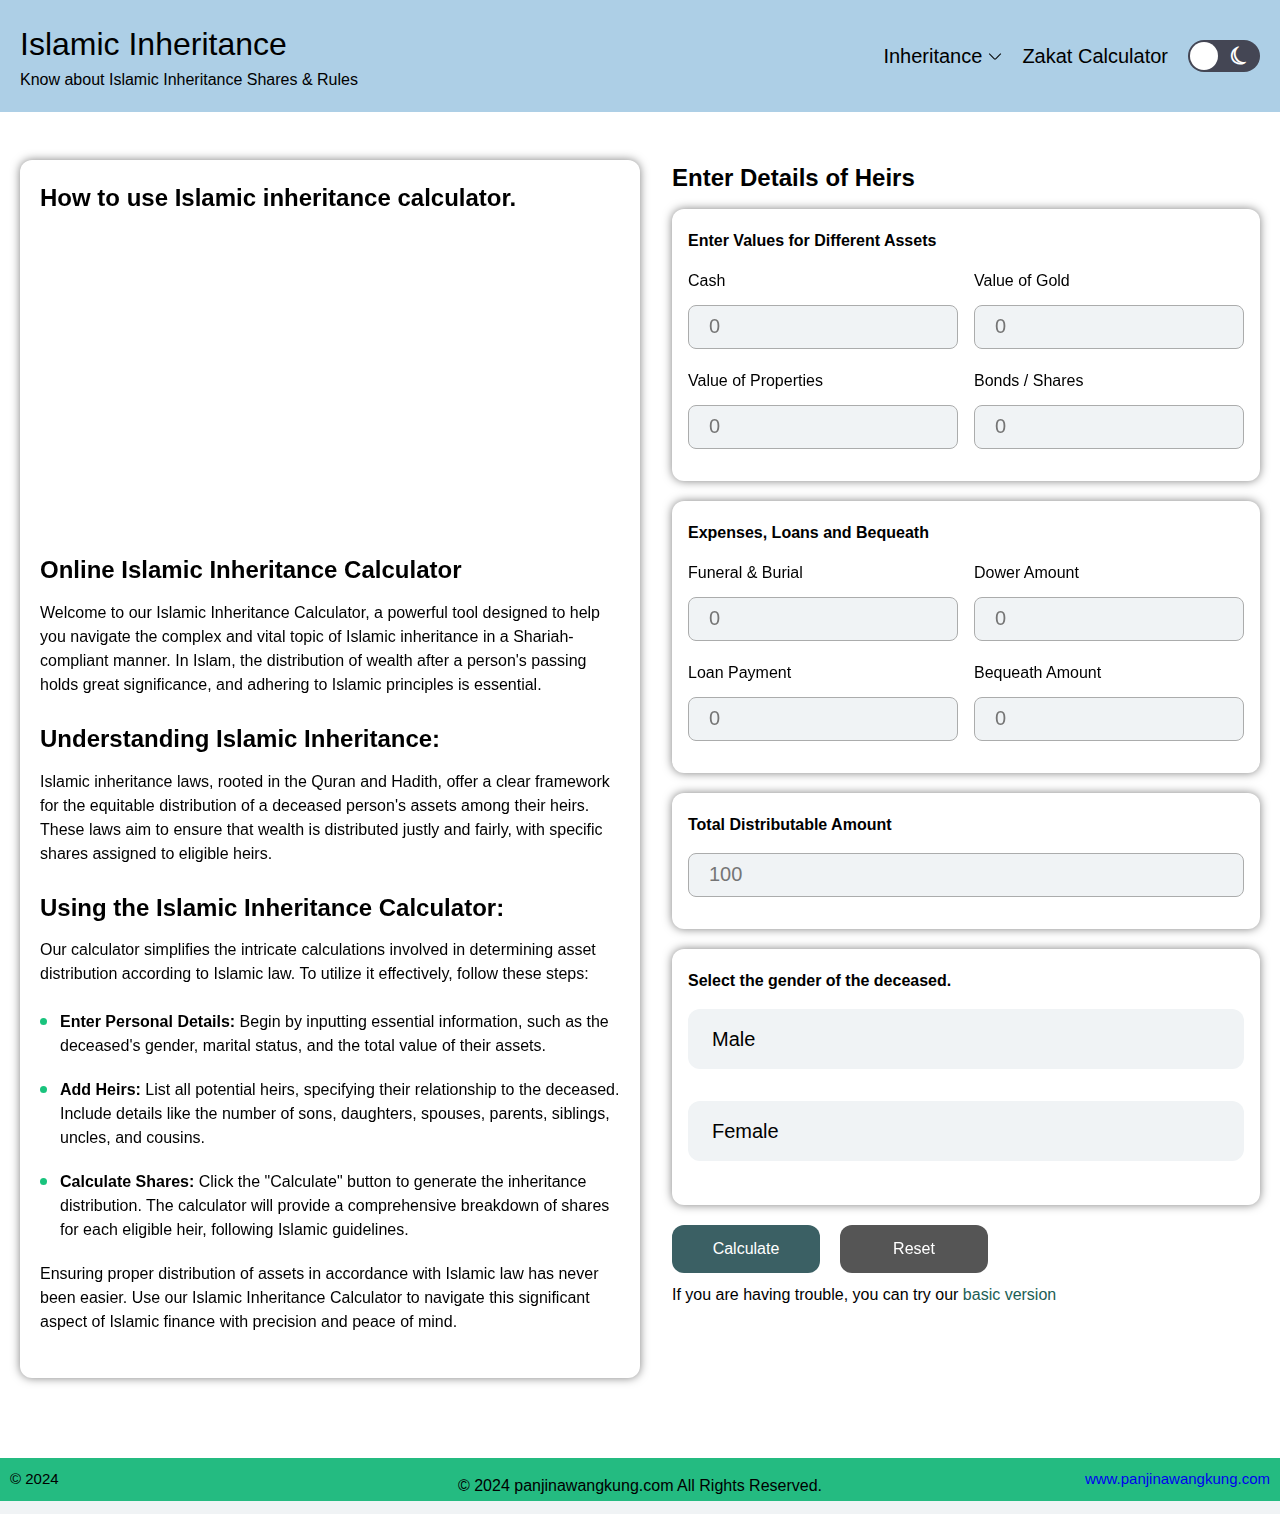
==== commit 7360686d: "Update index.html" ====
--- a/waris/index.html
+++ b/waris/index.html
@@ -29,18 +29,7 @@
     <meta name="robots" content="max-image-preview:standard">
 
     <link type="text/css" rel="stylesheet" href="/index.css">
-
-    
-    <!-- Touch Icons - iOS and Android 2.1+ 180x180 pixels in size. --> 
-    <link rel="apple-touch-icon" sizes="76x76" href="/apple-touch-icon.png">
-    <!-- Firefox, Chrome, Safari, IE 11+ and Opera. 192x192 pixels in size. -->
-	<link rel="icon" type="image/png" sizes="32x32" href="/favicon-32x32.png">
-	<!--<link rel="manifest" href="/site.webmanifest">
-	<link rel="mask-icon" href="/safari-pinned-tab.svg" color="#5bbad5">-->
-    
-    <!-- Google Adsense -->
-    <!--<script async src="https://pagead2.googlesyndication.com/pagead/js/adsbygoogle.js?client=ca-pub-9714425651402440" crossorigin="anonymous"></script>-->
-    
+   
 </head>
 
 <body class="">
@@ -95,7 +84,7 @@
 			</div>
 			<div class="right-block">
 				<h2>Enter Details of Heirs</h2>
-				<form class="left-sec" action="../calculated-islamic-inheritance/" method="post">
+				<form class="left-sec" action="../waris/" method="post">
 		        	<div class="field-box active">
 	        			<h3>Enter Values for Different Assets</h3>
 		        		<div class="amount-col total-cash">
@@ -529,16 +518,7 @@
 							</div>
 		                </div>
 		            </div>
-		            <div class="checkbox-field">
-		            	<input type="checkbox" id="sendMail" name="send_mail">
-		            	<label for="sendMail">Do you want the results in your email?</label>
-		            </div>
-		            <div class="field-box email-group">
-		            	<h3>Enter Email</h3>
-		            	<div class="field-group">
-		                    <input type="text" name="user_email" placeholder="Email Address">
-		                </div>
-		            </div>
+		           
 		            <div class="field-group actions-buttons">
 		                <input type="submit" id="calculate" value="Calculate">
 		                <input type="reset" id="reset" value="Reset">
